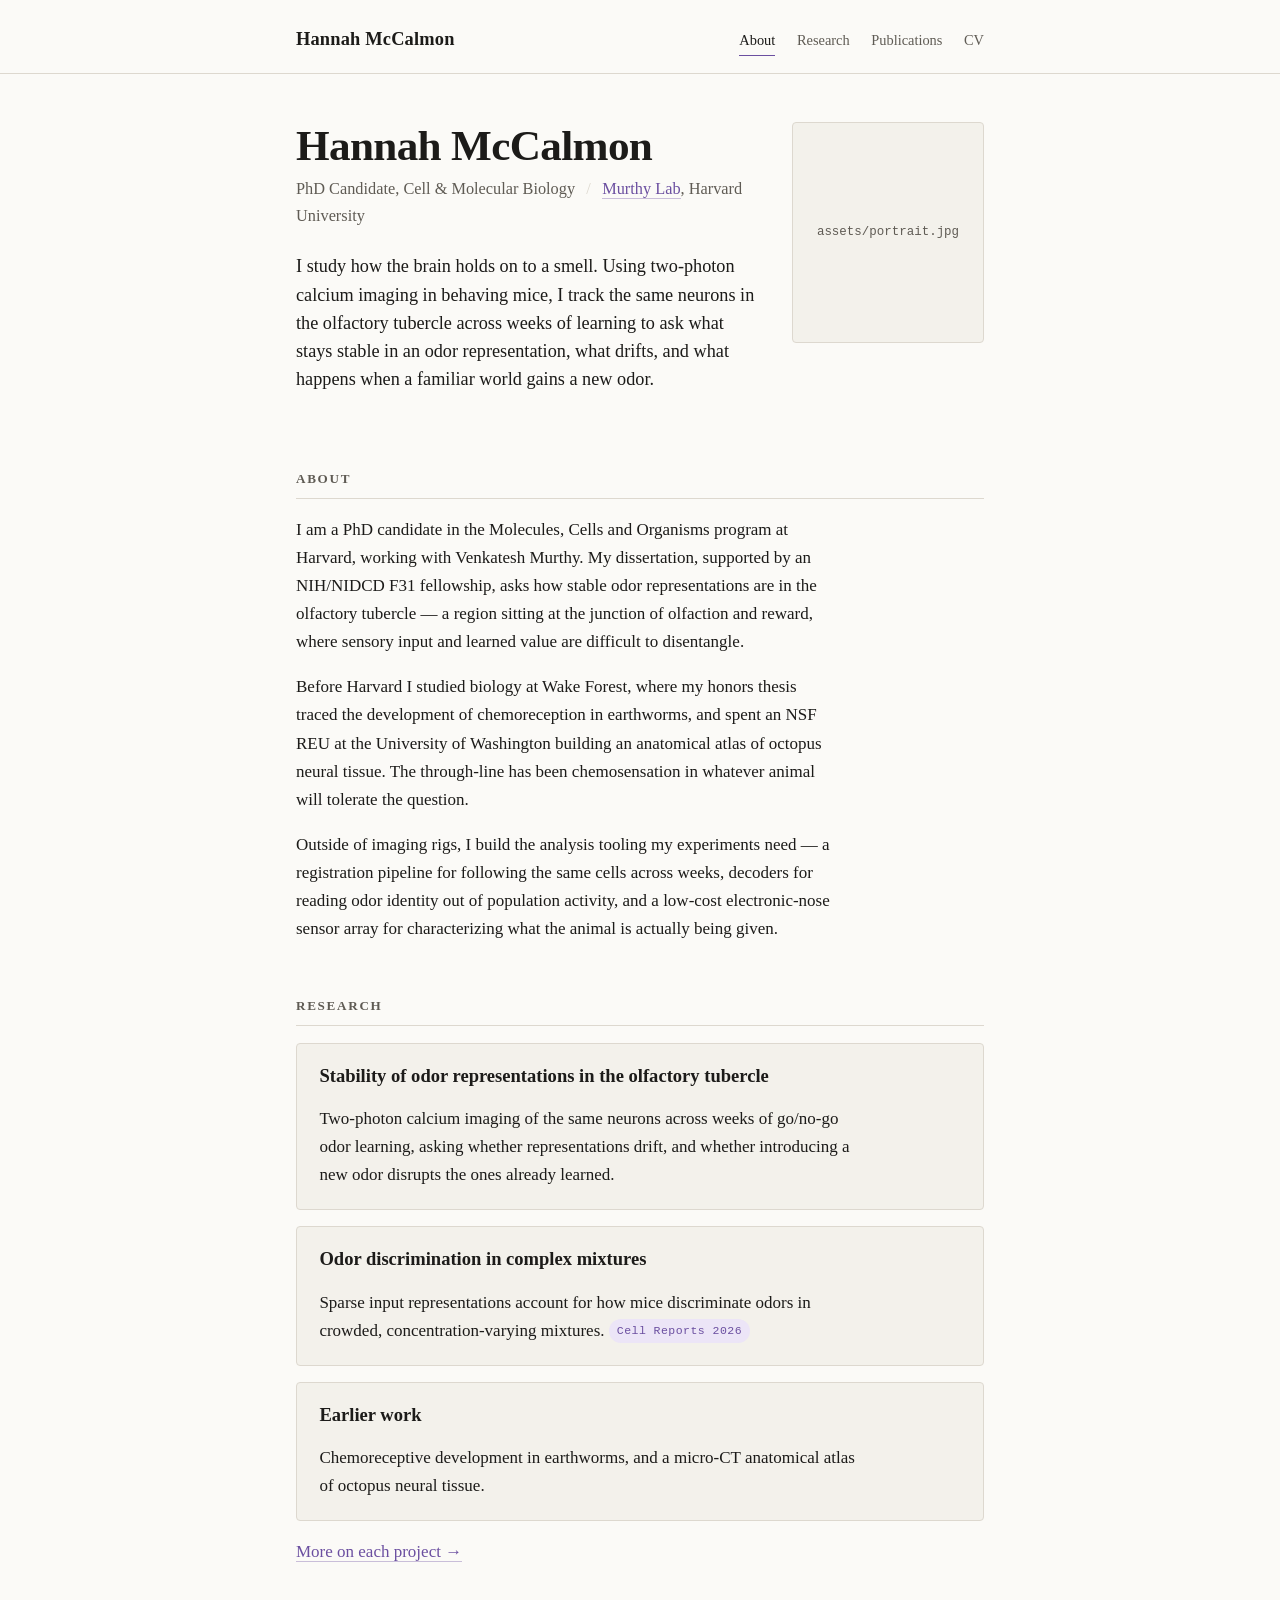
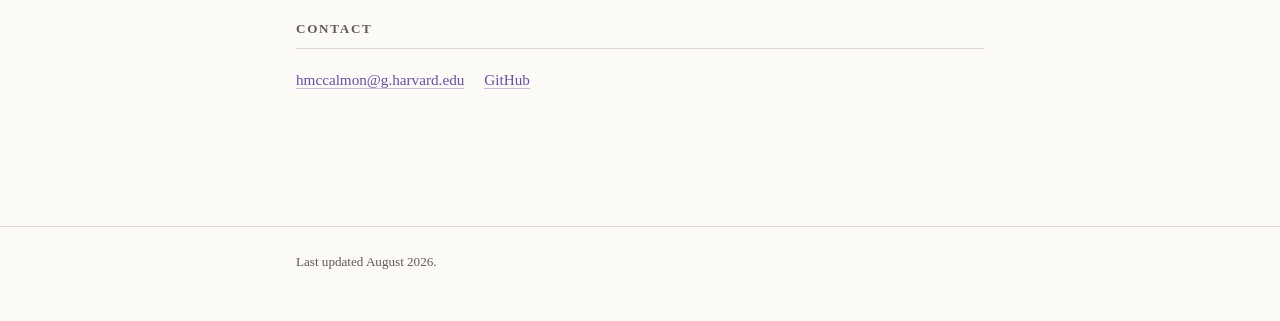
==== index.html @ 9e7fd6ae "Initial commit: static academic site Hand-written HTML/CSS with no build step or dependencies. Landi" ====
<!doctype html>
<html lang="en">
<head>
<meta charset="utf-8">
<meta name="viewport" content="width=device-width, initial-scale=1">
<title>Hannah McCalmon</title>
<meta name="description" content="Hannah McCalmon — PhD candidate in the Murthy Lab at Harvard, studying stability of odor representations in the olfactory tubercle.">
<link rel="stylesheet" href="styles.css">
</head>
<body>

<header class="site-head">
  <div class="wrap">
    <div class="site-head-inner">
      <a class="site-name" href="index.html">Hannah McCalmon</a>
      <nav class="site-nav">
        <a href="index.html" aria-current="page">About</a>
        <a href="research.html">Research</a>
        <a href="publications.html">Publications</a>
        <a href="cv.html">CV</a>
      </nav>
    </div>
  </div>
</header>

<main class="wrap">

  <div class="hero">
    <div>
      <h1>Hannah McCalmon</h1>
      <p class="role">
        PhD Candidate, Cell &amp; Molecular Biology
        <span class="sep">/</span>
        <a href="https://mcb.harvard.edu/directory/venkatesh-murthy/">Murthy Lab</a>, Harvard University
      </p>
      <p class="lede">
        I study how the brain holds on to a smell. Using two-photon calcium imaging in
        behaving mice, I track the same neurons in the olfactory tubercle across weeks
        of learning to ask what stays stable in an odor representation, what drifts,
        and what happens when a familiar world gains a new odor.
      </p>
    </div>

    <!-- Replace this block with:  <img class="portrait" src="assets/portrait.jpg" alt="Hannah McCalmon"> -->
    <div class="portrait portrait-placeholder">assets/portrait.jpg</div>
  </div>

  <section>
    <h2>About</h2>
    <p>
      I am a PhD candidate in the Molecules, Cells and Organisms program at Harvard,
      working with Venkatesh Murthy. My dissertation, supported by an NIH/NIDCD F31
      fellowship, asks how stable odor representations are in the olfactory tubercle —
      a region sitting at the junction of olfaction and reward, where sensory input and
      learned value are difficult to disentangle.
    </p>
    <p>
      Before Harvard I studied biology at Wake Forest, where my honors thesis traced the
      development of chemoreception in earthworms, and spent an NSF REU at the University
      of Washington building an anatomical atlas of octopus neural tissue. The through-line
      has been chemosensation in whatever animal will tolerate the question.
    </p>
    <p>
      Outside of imaging rigs, I build the analysis tooling my experiments need — a
      registration pipeline for following the same cells across weeks, decoders for reading
      odor identity out of population activity, and a low-cost electronic-nose sensor array
      for characterizing what the animal is actually being given.
    </p>
  </section>

  <section>
    <h2>Research</h2>

    <div class="card">
      <h3>Stability of odor representations in the olfactory tubercle</h3>
      <p>
        Two-photon calcium imaging of the same neurons across weeks of go/no-go
        odor learning, asking whether representations drift, and whether introducing
        a new odor disrupts the ones already learned.
      </p>
    </div>

    <div class="card">
      <h3>Odor discrimination in complex mixtures</h3>
      <p>
        Sparse input representations account for how mice discriminate odors in
        crowded, concentration-varying mixtures. <span class="tag">Cell Reports 2026</span>
      </p>
    </div>

    <div class="card">
      <h3>Earlier work</h3>
      <p>
        Chemoreceptive development in earthworms, and a micro-CT anatomical atlas of
        octopus neural tissue.
      </p>
    </div>

    <p><a href="research.html">More on each project &rarr;</a></p>
  </section>

  <section>
    <h2>Contact</h2>
    <ul class="contact-list">
      <li><a href="mailto:hmccalmon@g.harvard.edu">hmccalmon@g.harvard.edu</a></li>
      <li><a href="https://github.com/hannahmccalmon">GitHub</a></li>
      <!-- Add when you have them:
      <li><a href="https://scholar.google.com/citations?user=XXXX">Google Scholar</a></li>
      <li><a href="https://bsky.app/profile/XXXX">Bluesky</a></li>
      -->
    </ul>
  </section>

</main>

<footer class="site-foot">
  <div class="wrap">Last updated August 2026.</div>
</footer>

</body>
</html>
---- styles.css ----
/* ============================================================
   THEME TOKENS  --  edit this block to restyle the whole site.
   Nothing below this block contains a hardcoded colour or font.
   See THEMING.md for what each one does.
   ============================================================ */
:root {
  /* --- colour --- */
  --bg:          #fbfaf7;   /* page background        */
  --bg-soft:     #f3f1eb;   /* cards, code, dividers  */
  --ink:         #1c1b19;   /* body text              */
  --ink-soft:    #5f5b54;   /* captions, metadata     */
  --rule:        #ddd8cf;   /* hairlines, borders     */
  --accent:      #6b4fa0;   /* links, marks, emphasis */
  --accent-soft: #ece5f7;   /* accent backgrounds     */

  /* --- type --- */
  --font-body:  "Iowan Old Style", "Palatino Linotype", Palatino, Georgia, serif;
  --font-head:  "Iowan Old Style", "Palatino Linotype", Palatino, Georgia, serif;
  --font-mono:  ui-monospace, "SF Mono", "Cascadia Mono", Menlo, Consolas, monospace;
  --size-body:  1.0625rem;
  --leading:    1.65;

  /* --- layout --- */
  --measure:    64ch;       /* max text line length   */
  --page:       46rem;      /* max content width      */
  --radius:     4px;
}

/* Dark mode: only the colours are redefined. */
@media (prefers-color-scheme: dark) {
  :root:not([data-theme="light"]) {
    --bg:          #14140f;
    --bg-soft:     #1e1e19;
    --ink:         #ece9e2;
    --ink-soft:    #a49f95;
    --rule:        #33322b;
    --accent:      #b79be8;
    --accent-soft: #2a2338;
  }
}

/* ============================================================
   BASE
   ============================================================ */
*, *::before, *::after { box-sizing: border-box; }

body {
  margin: 0;
  background: var(--bg);
  color: var(--ink);
  font-family: var(--font-body);
  font-size: var(--size-body);
  line-height: var(--leading);
  -webkit-font-smoothing: antialiased;
}

.wrap {
  max-width: var(--page);
  margin: 0 auto;
  padding: 0 1.5rem 5rem;
}

p, li { max-width: var(--measure); }

a {
  color: var(--accent);
  text-decoration: none;
  border-bottom: 1px solid color-mix(in srgb, var(--accent) 35%, transparent);
  transition: border-color .15s ease;
}
a:hover { border-bottom-color: var(--accent); }

/* ============================================================
   HEADER + NAV
   ============================================================ */
.site-head {
  border-bottom: 1px solid var(--rule);
  margin-bottom: 3rem;
  padding: 1.5rem 0 1.1rem;
}
.site-head .wrap { padding-bottom: 0; }
.site-head-inner {
  display: flex;
  flex-wrap: wrap;
  align-items: baseline;
  justify-content: space-between;
  gap: .75rem;
}
.site-name {
  font-family: var(--font-head);
  font-size: 1.15rem;
  font-weight: 600;
  letter-spacing: .01em;
  color: var(--ink);
  border: 0;
}
nav.site-nav { display: flex; gap: 1.35rem; flex-wrap: wrap; }
nav.site-nav a {
  font-size: .9rem;
  color: var(--ink-soft);
  border: 0;
  padding-bottom: 2px;
  border-bottom: 1.5px solid transparent;
}
nav.site-nav a:hover { color: var(--ink); border-bottom-color: var(--accent); }
nav.site-nav a[aria-current="page"] { color: var(--ink); border-bottom-color: var(--accent); }

/* ============================================================
   HERO  (home page)
   ============================================================ */
.hero { display: grid; grid-template-columns: 1fr; gap: 2rem; margin-bottom: 3.5rem; }
@media (min-width: 42rem) { .hero { grid-template-columns: 1fr 12rem; } }

.hero h1 {
  font-family: var(--font-head);
  font-size: clamp(2rem, 5vw, 2.7rem);
  line-height: 1.1;
  margin: 0 0 .4rem;
  letter-spacing: -.015em;
}
.hero .role { color: var(--ink-soft); margin: 0 0 1.4rem; font-size: 1.02rem; }
.hero .role .sep { color: var(--rule); padding: 0 .45rem; }

.portrait {
  width: 100%;
  max-width: 12rem;
  aspect-ratio: 1 / 1.15;
  object-fit: cover;
  border-radius: var(--radius);
  background: var(--bg-soft);
  border: 1px solid var(--rule);
}
/* Placeholder shown until assets/portrait.jpg exists. Delete once added. */
.portrait-placeholder {
  display: flex; align-items: center; justify-content: center;
  color: var(--ink-soft); font-size: .78rem; font-family: var(--font-mono);
  text-align: center; padding: 1rem;
}

/* ============================================================
   SECTIONS
   ============================================================ */
section { margin-bottom: 3.25rem; }

h2 {
  font-family: var(--font-head);
  font-size: .82rem;
  text-transform: uppercase;
  letter-spacing: .13em;
  color: var(--ink-soft);
  font-weight: 600;
  margin: 0 0 1.1rem;
  padding-bottom: .5rem;
  border-bottom: 1px solid var(--rule);
}

h3 {
  font-family: var(--font-head);
  font-size: 1.16rem;
  margin: 0 0 .35rem;
  line-height: 1.3;
}

.lede { font-size: 1.14rem; line-height: 1.55; }

/* ============================================================
   ENTRY BLOCKS
   ============================================================ */
.entry { margin-bottom: 2rem; }
.entry:last-child { margin-bottom: 0; }
.entry .meta {
  font-size: .85rem;
  color: var(--ink-soft);
  font-family: var(--font-mono);
  margin: 0 0 .5rem;
}
.entry p { margin: .5rem 0; }

.card {
  background: var(--bg-soft);
  border: 1px solid var(--rule);
  border-radius: var(--radius);
  padding: 1.25rem 1.4rem;
  margin-bottom: 1rem;
}
.card h3 { margin-bottom: .25rem; }
.card p:last-child { margin-bottom: 0; }

/* Publication entries */
.pub { margin-bottom: 1.6rem; padding-left: 1rem; border-left: 2px solid var(--accent); }
.pub .authors { margin: 0 0 .15rem; }
.pub .authors .me { font-weight: 600; }
.pub .venue { margin: 0; color: var(--ink-soft); font-size: .95rem; font-style: italic; }
.pub .links { margin: .4rem 0 0; font-size: .88rem; font-family: var(--font-mono); }
.pub .links a { margin-right: .9rem; }

.tag {
  display: inline-block;
  background: var(--accent-soft);
  color: var(--accent);
  font-family: var(--font-mono);
  font-size: .72rem;
  letter-spacing: .04em;
  padding: .15rem .5rem;
  border-radius: 999px;
  vertical-align: .12em;
}

.talk-list { padding-left: 1.1rem; }
.talk-list li { margin-bottom: .4rem; }
.talk-list .year { font-family: var(--font-mono); font-size: .85rem; color: var(--ink-soft); }

/* ============================================================
   CV ROWS
   ============================================================ */
.cv-row {
  display: grid;
  grid-template-columns: 1fr;
  gap: .15rem 1.5rem;
  padding: .9rem 0;
  border-bottom: 1px solid var(--rule);
  max-width: none;
}
.cv-row:last-child { border-bottom: 0; }
@media (min-width: 40rem) {
  .cv-row { grid-template-columns: 9.5rem 1fr; }
}
.cv-row .when {
  font-family: var(--font-mono);
  font-size: .82rem;
  color: var(--ink-soft);
  padding-top: .22rem;
}
.cv-row .what strong { font-weight: 600; }
.cv-row .what .where { color: var(--ink-soft); display: block; font-size: .95rem; }
.cv-row ul { margin: .45rem 0 0; padding-left: 1.1rem; }
.cv-row li { margin-bottom: .2rem; }

/* ============================================================
   CONTACT + FOOTER
   ============================================================ */
.contact-list { list-style: none; padding: 0; margin: 0; display: flex; flex-wrap: wrap; gap: 1.25rem; }
.contact-list a { font-size: .95rem; }

.site-foot {
  border-top: 1px solid var(--rule);
  padding: 1.5rem 0 3rem;
  color: var(--ink-soft);
  font-size: .82rem;
}
.site-foot .wrap { padding-bottom: 0; }

/* ============================================================
   PRINT
   ============================================================ */
@media print {
  nav.site-nav, .site-foot { display: none; }
  body { background: #fff; color: #000; font-size: 10.5pt; }
  a { color: #000; border: 0; }
}
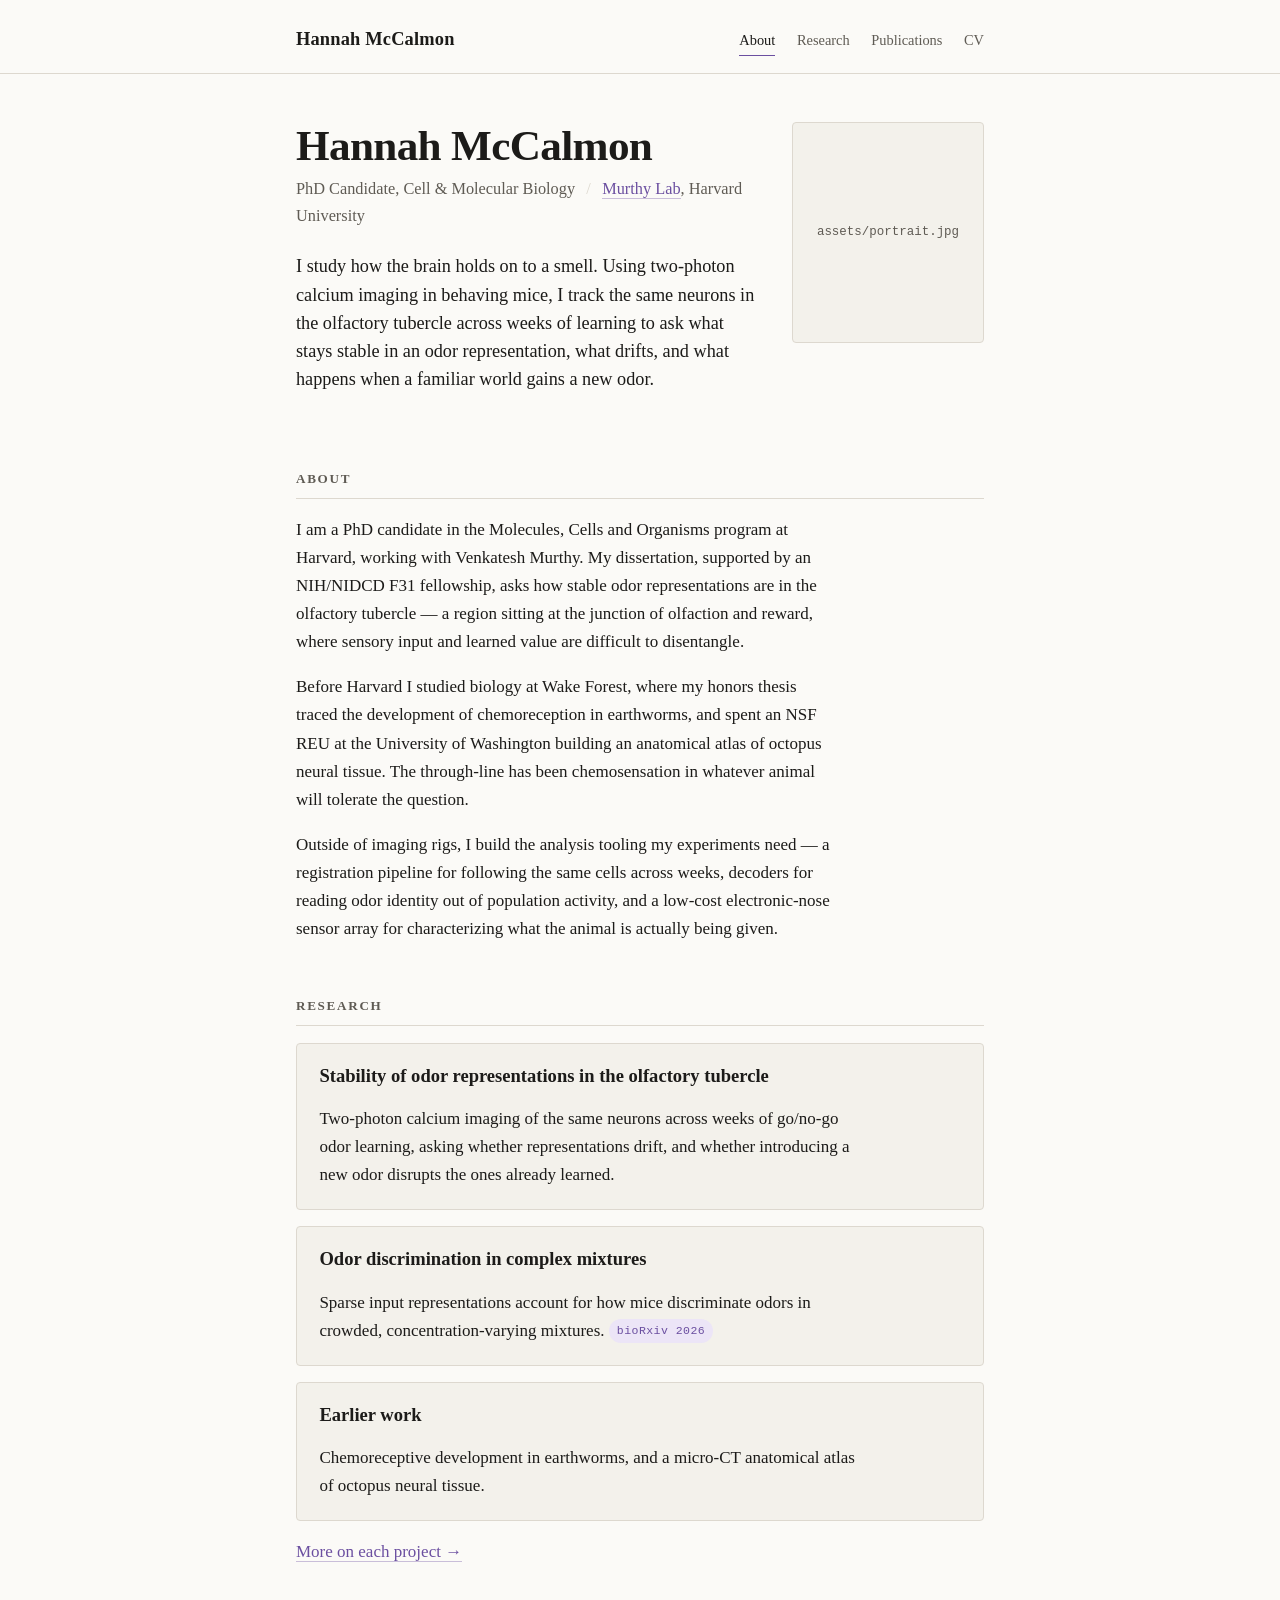
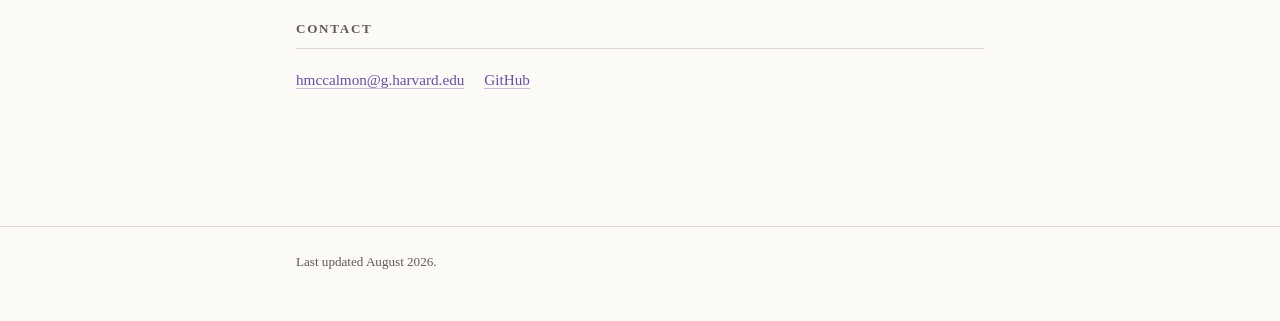
==== commit b229c4e6: "Cite the bioRxiv preprint; hide the Tools section The mixtures paper is listed as a bioRxiv preprint" ====
--- a/index.html
+++ b/index.html
@@ -84,7 +84,7 @@
       <h3>Odor discrimination in complex mixtures</h3>
       <p>
         Sparse input representations account for how mice discriminate odors in
-        crowded, concentration-varying mixtures. <span class="tag">Cell Reports 2026</span>
+        crowded, concentration-varying mixtures. <span class="tag">bioRxiv 2026</span>
       </p>
     </div>
 
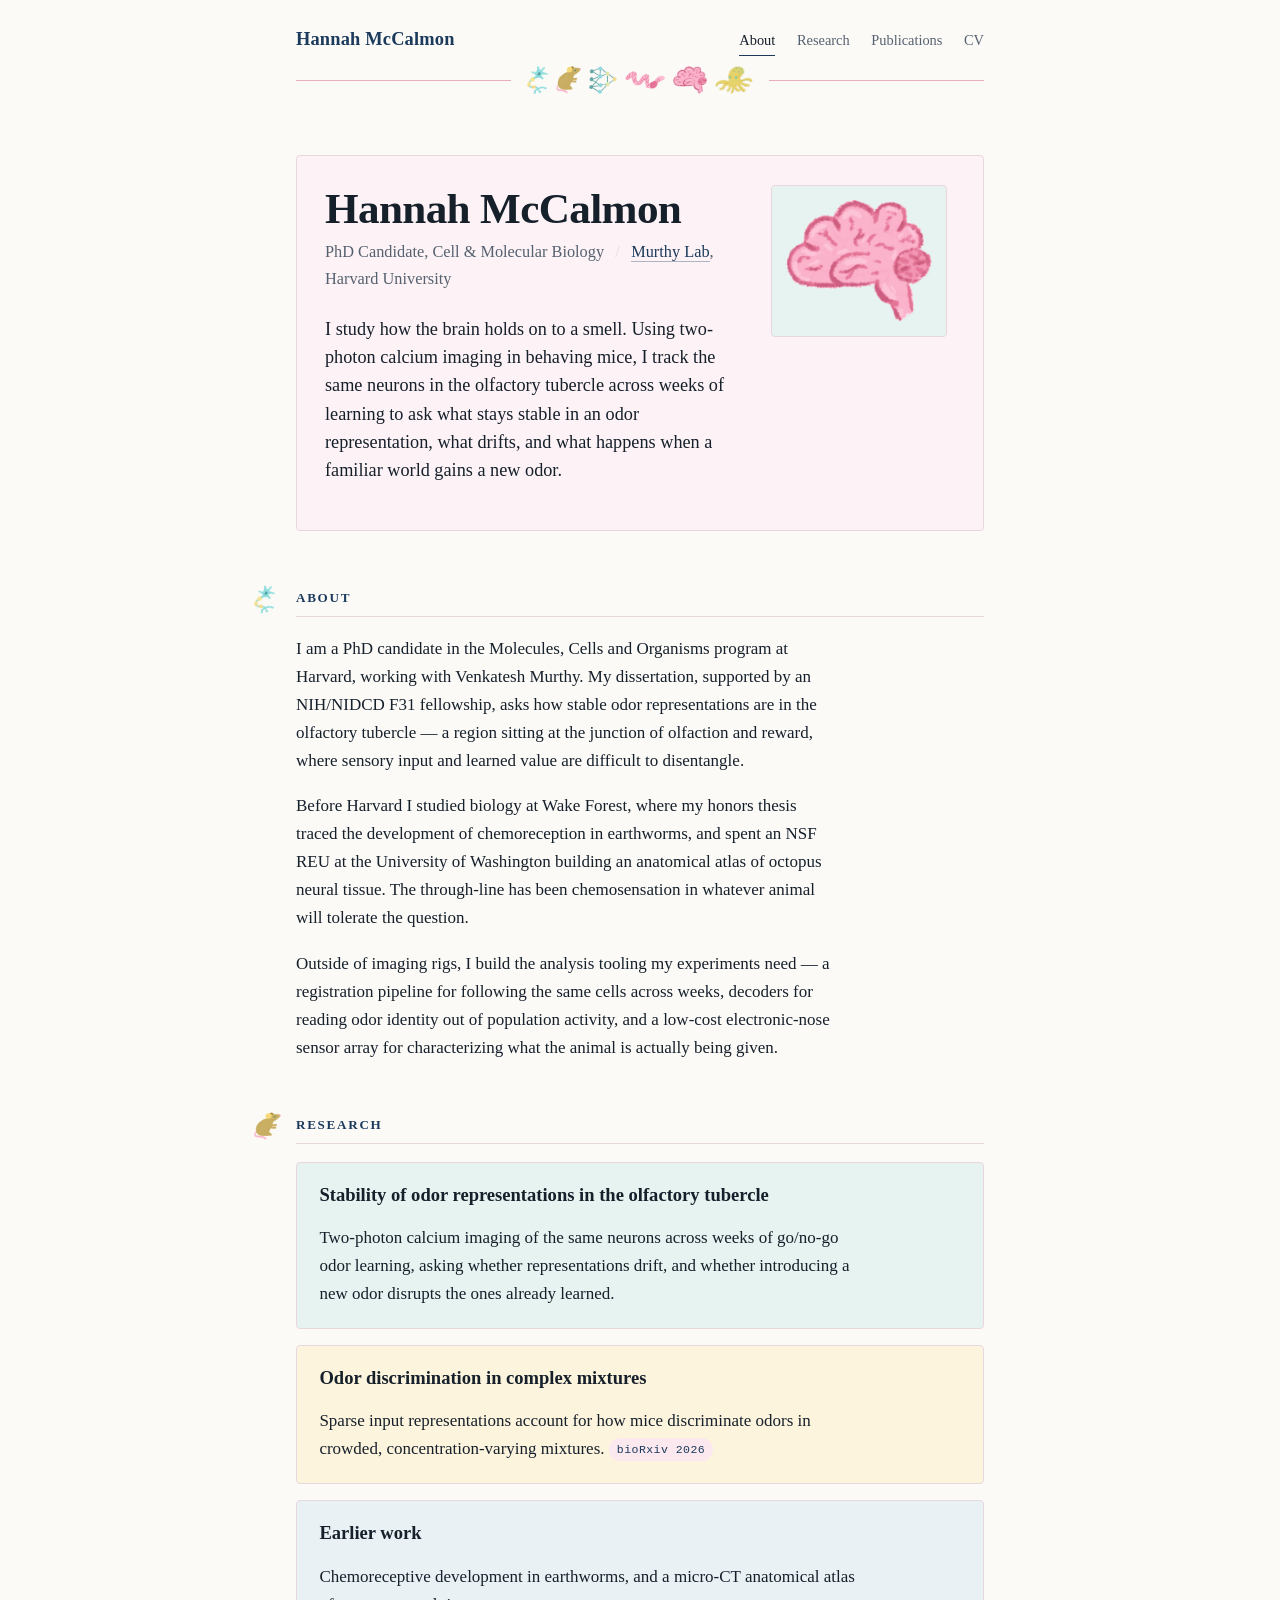
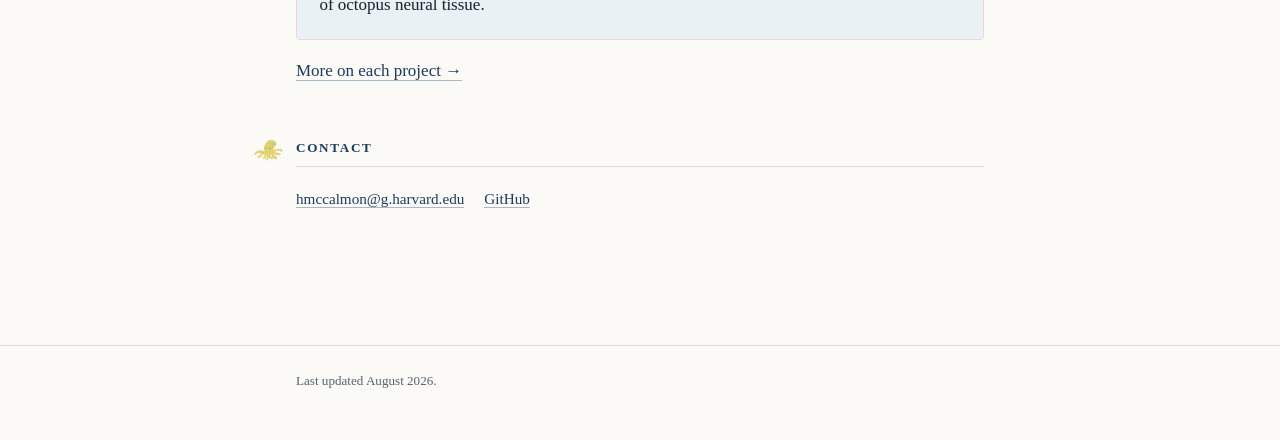
==== commit bf6206ad: "Add hand-drawn illustrations and a navy/pastel palette Six drawings cut out of the source JPEGs in i" ====
--- a/index.html
+++ b/index.html
@@ -6,6 +6,7 @@
 <title>Hannah McCalmon</title>
 <meta name="description" content="Hannah McCalmon — PhD candidate in the Murthy Lab at Harvard, studying stability of odor representations in the olfactory tubercle.">
 <link rel="stylesheet" href="styles.css">
+<link rel="icon" href="assets/favicon.png" type="image/png">
 </head>
 <body>
 
@@ -19,6 +20,16 @@
         <a href="publications.html">Publications</a>
         <a href="cv.html">CV</a>
       </nav>
+    </div>
+  </div>
+  <div class="wrap">
+    <div class="head-rule">
+      <img src="assets/drawings/neuron.png" alt="">
+      <img src="assets/drawings/mouse.png" alt="">
+      <img src="assets/drawings/network.png" alt="">
+      <img src="assets/drawings/earthworm.png" alt="">
+      <img src="assets/drawings/brain.png" alt="">
+      <img src="assets/drawings/octopus.png" alt="">
     </div>
   </div>
 </header>
@@ -41,12 +52,14 @@
       </p>
     </div>
 
-    <!-- Replace this block with:  <img class="portrait" src="assets/portrait.jpg" alt="Hannah McCalmon"> -->
-    <div class="portrait portrait-placeholder">assets/portrait.jpg</div>
+    <!-- Hand-drawn stand-in until a photo is ready. To use a portrait instead,
+         swap the <img> below for:
+         <img class="portrait" src="assets/portrait.jpg" alt="Hannah McCalmon"> -->
+    <img class="hero-art" src="assets/drawings/brain.png" alt="">
   </div>
 
   <section>
-    <h2>About</h2>
+    <h2><img class="h2-mark" src="assets/drawings/neuron.png" alt="">About</h2>
     <p>
       I am a PhD candidate in the Molecules, Cells and Organisms program at Harvard,
       working with Venkatesh Murthy. My dissertation, supported by an NIH/NIDCD F31
@@ -69,9 +82,9 @@
   </section>
 
   <section>
-    <h2>Research</h2>
+    <h2><img class="h2-mark" src="assets/drawings/mouse.png" alt="">Research</h2>
 
-    <div class="card">
+    <div class="card tint-teal">
       <h3>Stability of odor representations in the olfactory tubercle</h3>
       <p>
         Two-photon calcium imaging of the same neurons across weeks of go/no-go
@@ -80,7 +93,7 @@
       </p>
     </div>
 
-    <div class="card">
+    <div class="card tint-yellow">
       <h3>Odor discrimination in complex mixtures</h3>
       <p>
         Sparse input representations account for how mice discriminate odors in
@@ -88,7 +101,7 @@
       </p>
     </div>
 
-    <div class="card">
+    <div class="card tint-blue">
       <h3>Earlier work</h3>
       <p>
         Chemoreceptive development in earthworms, and a micro-CT anatomical atlas of
@@ -100,7 +113,7 @@
   </section>
 
   <section>
-    <h2>Contact</h2>
+    <h2><img class="h2-mark" src="assets/drawings/octopus.png" alt="">Contact</h2>
     <ul class="contact-list">
       <li><a href="mailto:hmccalmon@g.harvard.edu">hmccalmon@g.harvard.edu</a></li>
       <li><a href="https://github.com/hannahmccalmon">GitHub</a></li>
--- a/styles.css
+++ b/styles.css
@@ -6,12 +6,35 @@
 :root {
   /* --- colour --- */
   --bg:          #fbfaf7;   /* page background        */
-  --bg-soft:     #f3f1eb;   /* cards, code, dividers  */
-  --ink:         #1c1b19;   /* body text              */
-  --ink-soft:    #5f5b54;   /* captions, metadata     */
-  --rule:        #ddd8cf;   /* hairlines, borders     */
-  --accent:      #6b4fa0;   /* links, marks, emphasis */
-  --accent-soft: #ece5f7;   /* accent backgrounds     */
+  --bg-soft:     #fbeef2;   /* cards: light pink      */
+  --panel:       #fdf3f6;   /* hero panel: lighter pink */
+
+  /* Pastel box fills. Light enough that every text token clears AA on them,
+     so any of these is safe behind body copy. Apply with .tint-* below. */
+  --surface-pink:   #fbeef2;
+  --surface-teal:   #e6f3f1;
+  --surface-yellow: #fdf4de;
+  --surface-blue:   #eaf1f5;
+  --ink:         #16202b;   /* body text (navy-black) */
+  --ink-soft:    #55616f;   /* captions, metadata     */
+  --rule:        #e8d8de;   /* hairlines, borders     */
+  --accent:      #1b3a5c;   /* navy: headings, links, name */
+  --accent-soft: #fbe9ef;   /* pink fill behind tags and the hero art */
+  --accent-2:    #0f6675;   /* deep teal: dates, metadata, mono labels */
+  --rule-art:    #e8adc0;   /* the pink line beside the header drawings */
+
+  /* --- hand-drawn palette (Azalea Design Co.) ---
+     These match the illustrations in assets/drawings/. They are DECORATIVE
+     fills only: none of them reach 4.5:1 against --bg, so never use one as a
+     text colour. --accent and --accent-2 below are deepened versions that pass. */
+  --rose:          #a62a5a;   /* deepened azalea; this is --accent */
+  --navy:          #1b3a5c;   /* deep anchor tone; this is --accent-2 */
+  --ice-castle:    #b6d5d8;
+  --buttercup:     #fdd888;
+  --bermuda:       #78d1c4;
+  --azalea:        #fd7899;
+  --candyfloss:    #fceeee;
+  --tropical-teal: #14889c;
 
   /* --- type --- */
   --font-body:  "Iowan Old Style", "Palatino Linotype", Palatino, Georgia, serif;
@@ -29,13 +52,20 @@
 /* Dark mode: only the colours are redefined. */
 @media (prefers-color-scheme: dark) {
   :root:not([data-theme="light"]) {
-    --bg:          #14140f;
-    --bg-soft:     #1e1e19;
-    --ink:         #ece9e2;
-    --ink-soft:    #a49f95;
-    --rule:        #33322b;
-    --accent:      #b79be8;
-    --accent-soft: #2a2338;
+    --bg:          #101720;
+    --bg-soft:     #231a22;
+    --panel:       #1e1720;
+    --surface-pink:   #241a20;
+    --surface-teal:   #16262a;
+    --surface-yellow: #262010;
+    --surface-blue:   #182430;
+    --ink:         #e6ecf2;
+    --ink-soft:    #9aa7b4;
+    --rule:        #312a33;
+    --accent:      #9cc4e4;
+    --accent-soft: #3a1f2c;
+    --accent-2:    #7fc2ce;
+    --rule-art:    #6b4152;
   }
 }
 
@@ -74,9 +104,9 @@
    HEADER + NAV
    ============================================================ */
 .site-head {
-  border-bottom: 1px solid var(--rule);
+  border-bottom: 0;          /* the .head-rule row below IS the bottom edge */
   margin-bottom: 3rem;
-  padding: 1.5rem 0 1.1rem;
+  padding: 1.5rem 0 0;
 }
 .site-head .wrap { padding-bottom: 0; }
 .site-head-inner {
@@ -91,7 +121,7 @@
   font-size: 1.15rem;
   font-weight: 600;
   letter-spacing: .01em;
-  color: var(--ink);
+  color: var(--accent);
   border: 0;
 }
 nav.site-nav { display: flex; gap: 1.35rem; flex-wrap: wrap; }
@@ -108,7 +138,17 @@
 /* ============================================================
    HERO  (home page)
    ============================================================ */
-.hero { display: grid; grid-template-columns: 1fr; gap: 2rem; margin-bottom: 3.5rem; }
+.hero {
+  display: grid;
+  grid-template-columns: 1fr;
+  gap: 2rem;
+  margin-bottom: 3.5rem;
+  background: var(--panel);
+  border: 1px solid var(--rule);
+  border-radius: var(--radius);
+  padding: 1.8rem 1.75rem 1.7rem;
+  align-items: start;
+}
 @media (min-width: 42rem) { .hero { grid-template-columns: 1fr 12rem; } }
 
 .hero h1 {
@@ -147,7 +187,7 @@
   font-size: .82rem;
   text-transform: uppercase;
   letter-spacing: .13em;
-  color: var(--ink-soft);
+  color: var(--accent);
   font-weight: 600;
   margin: 0 0 1.1rem;
   padding-bottom: .5rem;
@@ -170,7 +210,7 @@
 .entry:last-child { margin-bottom: 0; }
 .entry .meta {
   font-size: .85rem;
-  color: var(--ink-soft);
+  color: var(--accent-2);
   font-family: var(--font-mono);
   margin: 0 0 .5rem;
 }
@@ -208,7 +248,118 @@
 
 .talk-list { padding-left: 1.1rem; }
 .talk-list li { margin-bottom: .4rem; }
-.talk-list .year { font-family: var(--font-mono); font-size: .85rem; color: var(--ink-soft); }
+.talk-list .year { font-family: var(--font-mono); font-size: .85rem; color: var(--accent-2); }
+
+/* ============================================================
+   HAND-DRAWN DECORATION
+   Illustrations live in assets/drawings/ as transparent PNGs so they sit on
+   either theme with no white box behind them. They are purely decorative and
+   carry alt="" so screen readers skip them instead of announcing noise.
+   ============================================================ */
+.hero-art {
+  display: block;
+  width: 100%;
+  max-width: 11rem;
+  height: auto;
+  justify-self: center;
+  box-sizing: border-box;
+  background: var(--surface-teal);   /* teal frame inside the pink hero panel */
+  border: 1px solid var(--rule);
+  border-radius: var(--radius);
+  padding: .85rem;
+}
+
+/* Small illustration inside a research card on the home page. */
+.card.with-art {
+  display: grid;
+  grid-template-columns: 4.5rem 1fr;
+  gap: 1.25rem;
+  align-items: start;
+}
+.card-body { min-width: 0; }
+.card-art {
+  display: block;
+  width: 100%;
+  height: auto;
+  margin-top: .2rem;
+}
+
+/* Pastel box fills, for putting individual elements in their own coloured box.
+   Pair with .card (or any padded block) to change only the fill. */
+.tint-pink   { background: var(--surface-pink); }
+.tint-teal   { background: var(--surface-teal); }
+.tint-yellow { background: var(--surface-yellow); }
+.tint-blue   { background: var(--surface-blue); }
+
+/* The header's bottom edge: the six drawings once, left to right, with a
+   hairline carrying on to the right margin. Not a repeating pattern — the row
+   appears a single time per page. */
+.head-rule {
+  display: flex;
+  align-items: center;
+  gap: .5rem;
+  padding: .65rem 0 .8rem;
+}
+.head-rule img {
+  flex: none;
+  display: block;
+  width: auto;
+  height: auto;
+  max-width: 2.5rem;    /* box each drawing so wide and tall ones look even */
+  max-height: 1.75rem;
+}
+.head-rule::before,
+.head-rule::after {
+  content: "";
+  flex: 1 1 auto;
+  height: 1px;
+  background: var(--rule-art);
+}
+.head-rule::before { margin-right: .55rem; }
+.head-rule::after  { margin-left:  .55rem; }
+
+/* One small drawing per section, out in the left margin so it never
+   interrupts the text. Falls inline when the margin runs out. */
+h2 { position: relative; }
+.h2-mark {
+  position: absolute;
+  left: -2.6rem;
+  top: 50%;
+  transform: translateY(-58%);
+  width: auto;
+  height: auto;
+  max-width: 1.8rem;
+  max-height: 1.8rem;
+}
+@media (max-width: 52rem) {
+  .h2-mark {
+    position: static;
+    transform: none;
+    display: inline-block;
+    max-width: 1.25rem;
+    max-height: 1.25rem;
+    vertical-align: -.3rem;
+    margin-right: .45rem;
+  }
+}
+@media (max-width: 26rem) {
+  .head-rule { gap: .35rem; }
+  .head-rule img { max-width: 1.9rem; max-height: 1.35rem; }
+}
+
+/* Illustration set beside a prose entry on the research page. */
+.entry-art {
+  float: right;
+  width: 6rem;
+  height: auto;
+  margin: 0 0 .85rem 1.35rem;
+}
+.entry::after { content: ""; display: block; clear: both; }
+
+@media (max-width: 30rem) {
+  .card.with-art { grid-template-columns: 3.25rem 1fr; gap: .9rem; }
+  .entry-art { width: 4.25rem; margin-left: 1rem; }
+}
 
 /* ============================================================
    CV ROWS
@@ -228,7 +379,7 @@
 .cv-row .when {
   font-family: var(--font-mono);
   font-size: .82rem;
-  color: var(--ink-soft);
+  color: var(--accent-2);
   padding-top: .22rem;
 }
 .cv-row .what strong { font-weight: 600; }
@@ -255,6 +406,7 @@
    ============================================================ */
 @media print {
   nav.site-nav, .site-foot { display: none; }
+  .head-rule, .h2-mark, .hero-art { display: none; }  /* decoration off on paper */
   body { background: #fff; color: #000; font-size: 10.5pt; }
   a { color: #000; border: 0; }
 }
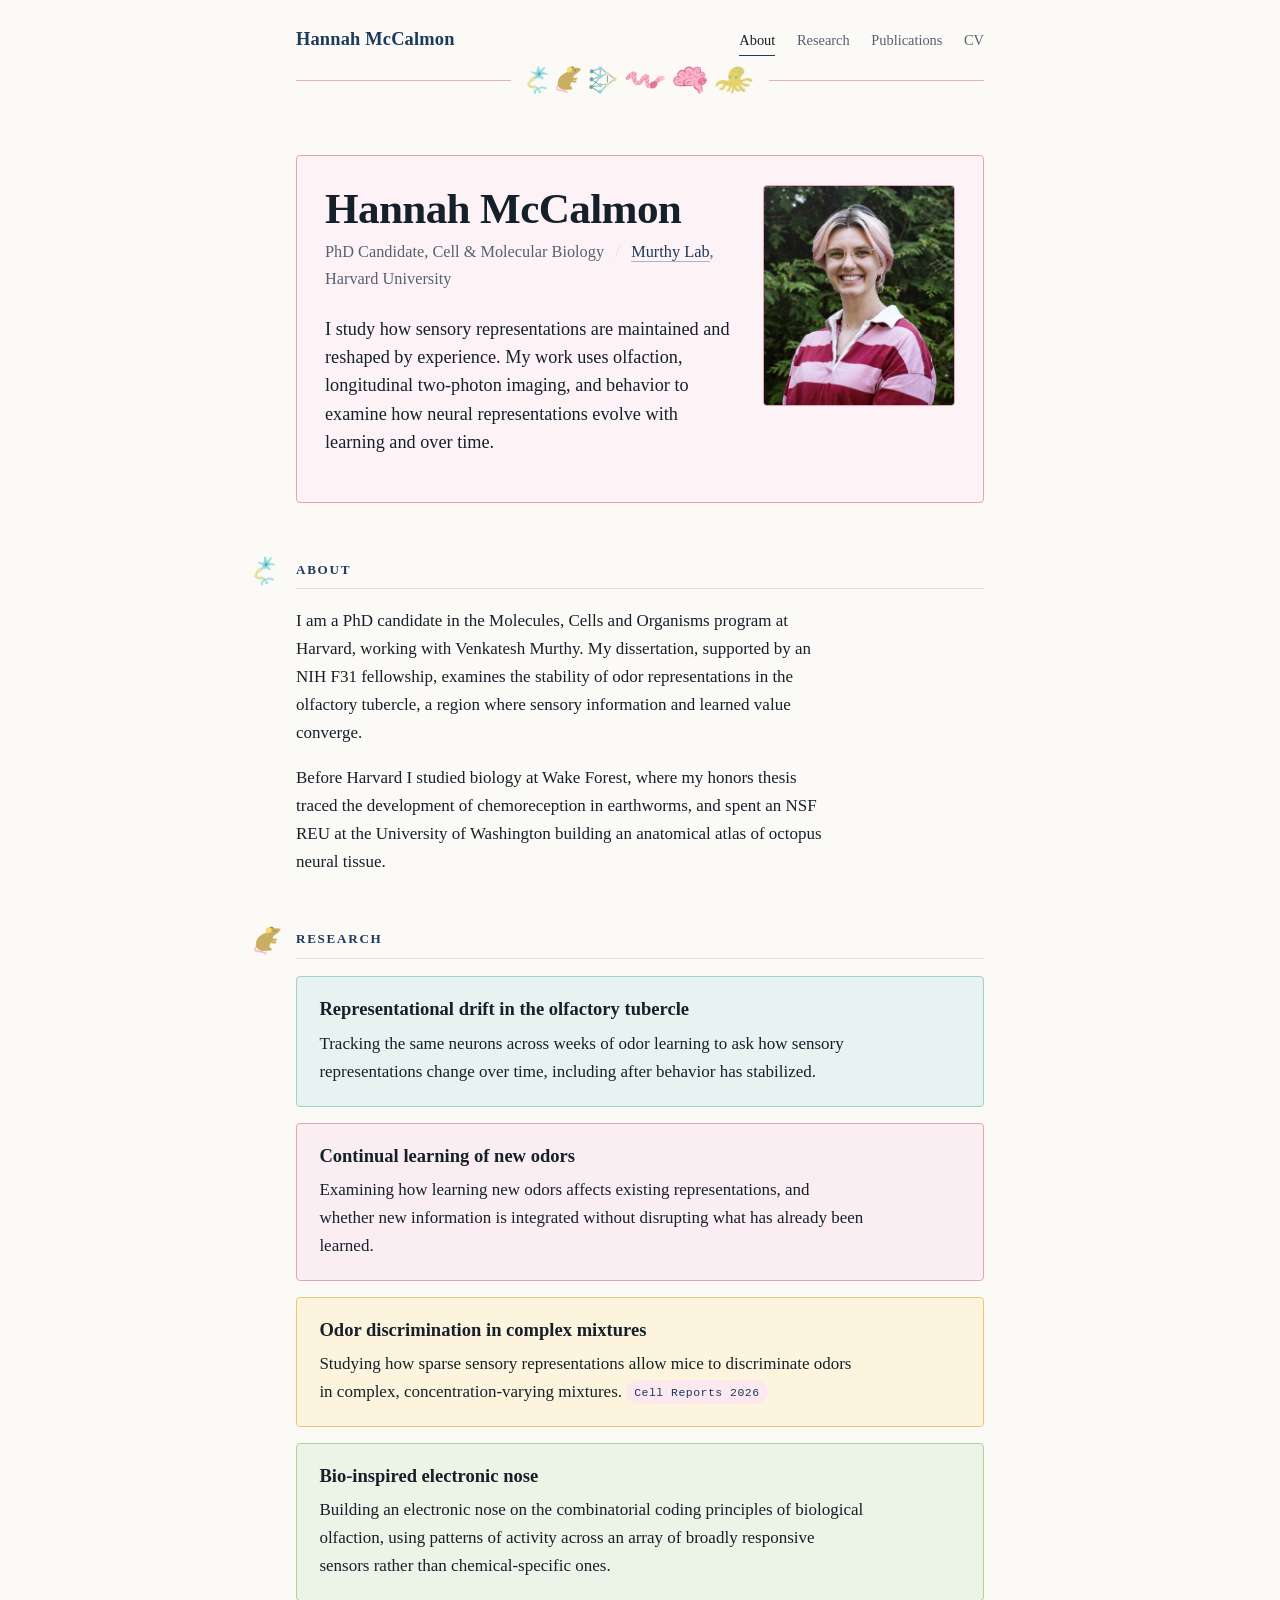
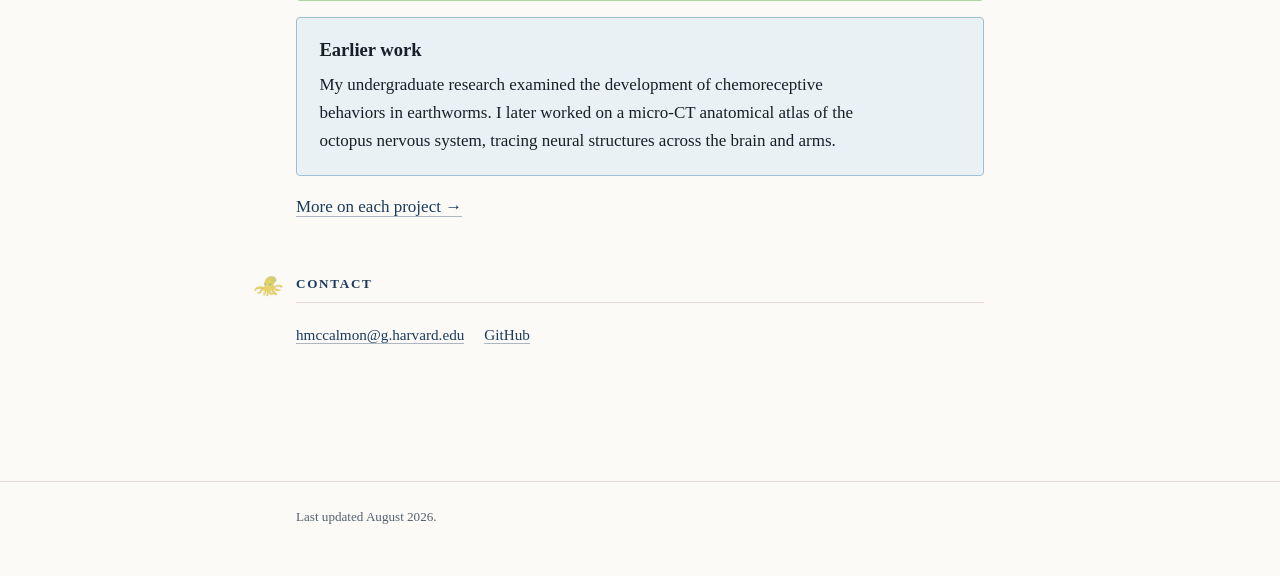
==== commit 5e5c2b45: "Add a portrait and brain favicon; rework the research page The hero carries a photo now (assets/port" ====
--- a/index.html
+++ b/index.html
@@ -42,42 +42,32 @@
       <p class="role">
         PhD Candidate, Cell &amp; Molecular Biology
         <span class="sep">/</span>
-        <a href="https://mcb.harvard.edu/directory/venkatesh-murthy/">Murthy Lab</a>, Harvard University
+        <a href="https://vnmurthylab.org/">Murthy Lab</a>, Harvard University
       </p>
       <p class="lede">
-        I study how the brain holds on to a smell. Using two-photon calcium imaging in
-        behaving mice, I track the same neurons in the olfactory tubercle across weeks
-        of learning to ask what stays stable in an odor representation, what drifts,
-        and what happens when a familiar world gains a new odor.
+        I study how sensory representations are maintained and reshaped by experience.
+        My work uses olfaction, longitudinal two-photon imaging, and behavior to examine
+        how neural representations evolve with learning and over time.
       </p>
     </div>
 
-    <!-- Hand-drawn stand-in until a photo is ready. To use a portrait instead,
-         swap the <img> below for:
-         <img class="portrait" src="assets/portrait.jpg" alt="Hannah McCalmon"> -->
-    <img class="hero-art" src="assets/drawings/brain.png" alt="">
+    <!-- To go back to the hand-drawn stand-in, swap the <img> below for:
+         <img class="hero-art" src="assets/drawings/brain.png" alt=""> -->
+    <img class="portrait" src="assets/portrait.jpg" alt="Hannah McCalmon">
   </div>
 
   <section>
     <h2><img class="h2-mark" src="assets/drawings/neuron.png" alt="">About</h2>
     <p>
       I am a PhD candidate in the Molecules, Cells and Organisms program at Harvard,
-      working with Venkatesh Murthy. My dissertation, supported by an NIH/NIDCD F31
-      fellowship, asks how stable odor representations are in the olfactory tubercle —
-      a region sitting at the junction of olfaction and reward, where sensory input and
-      learned value are difficult to disentangle.
+      working with Venkatesh Murthy. My dissertation, supported by an NIH F31 fellowship,
+      examines the stability of odor representations in the olfactory tubercle, a region
+      where sensory information and learned value converge.
     </p>
     <p>
       Before Harvard I studied biology at Wake Forest, where my honors thesis traced the
       development of chemoreception in earthworms, and spent an NSF REU at the University
-      of Washington building an anatomical atlas of octopus neural tissue. The through-line
-      has been chemosensation in whatever animal will tolerate the question.
-    </p>
-    <p>
-      Outside of imaging rigs, I build the analysis tooling my experiments need — a
-      registration pipeline for following the same cells across weeks, decoders for reading
-      odor identity out of population activity, and a low-cost electronic-nose sensor array
-      for characterizing what the animal is actually being given.
+      of Washington building an anatomical atlas of octopus neural tissue.
     </p>
   </section>
 
@@ -85,27 +75,45 @@
     <h2><img class="h2-mark" src="assets/drawings/mouse.png" alt="">Research</h2>
 
     <div class="card tint-teal">
-      <h3>Stability of odor representations in the olfactory tubercle</h3>
+      <h3>Representational drift in the olfactory tubercle</h3>
       <p>
-        Two-photon calcium imaging of the same neurons across weeks of go/no-go
-        odor learning, asking whether representations drift, and whether introducing
-        a new odor disrupts the ones already learned.
+        Tracking the same neurons across weeks of odor learning to ask how sensory
+        representations change over time, including after behavior has stabilized.
+      </p>
+    </div>
+
+    <div class="card tint-pink">
+      <h3>Continual learning of new odors</h3>
+      <p>
+        Examining how learning new odors affects existing representations, and whether
+        new information is integrated without disrupting what has already been learned.
       </p>
     </div>
 
     <div class="card tint-yellow">
       <h3>Odor discrimination in complex mixtures</h3>
       <p>
-        Sparse input representations account for how mice discriminate odors in
-        crowded, concentration-varying mixtures. <span class="tag">bioRxiv 2026</span>
+        Studying how sparse sensory representations allow mice to discriminate odors
+        in complex, concentration-varying mixtures.
+        <span class="tag">Cell Reports 2026</span>
+      </p>
+    </div>
+
+    <div class="card tint-green">
+      <h3>Bio-inspired electronic nose</h3>
+      <p>
+        Building an electronic nose on the combinatorial coding principles of biological
+        olfaction, using patterns of activity across an array of broadly responsive
+        sensors rather than chemical-specific ones.
       </p>
     </div>
 
     <div class="card tint-blue">
       <h3>Earlier work</h3>
       <p>
-        Chemoreceptive development in earthworms, and a micro-CT anatomical atlas of
-        octopus neural tissue.
+        My undergraduate research examined the development of chemoreceptive behaviors
+        in earthworms. I later worked on a micro-CT anatomical atlas of the octopus
+        nervous system, tracing neural structures across the brain and arms.
       </p>
     </div>
 
--- a/styles.css
+++ b/styles.css
@@ -15,6 +15,16 @@
   --surface-teal:   #e6f3f1;
   --surface-yellow: #fdf4de;
   --surface-blue:   #eaf1f5;
+  --surface-green:  #ebf4e6;
+
+  /* Box outlines: a deeper version of each fill above, so a teal box gets a
+     teal edge rather than the default pink hairline. Pair --edge-* with the
+     matching --surface-*. */
+  --edge-pink:   #e6a2b8;
+  --edge-teal:   #9fd1c9;
+  --edge-yellow: #ecc873;
+  --edge-blue:   #9ebfd1;
+  --edge-green:  #aed49b;
   --ink:         #16202b;   /* body text (navy-black) */
   --ink-soft:    #55616f;   /* captions, metadata     */
   --rule:        #e8d8de;   /* hairlines, borders     */
@@ -59,6 +69,12 @@
     --surface-teal:   #16262a;
     --surface-yellow: #262010;
     --surface-blue:   #182430;
+    --surface-green:  #1b2417;
+    --edge-pink:   #56374a;
+    --edge-teal:   #2a5f6b;
+    --edge-yellow: #6b5424;
+    --edge-blue:   #2b4a68;
+    --edge-green:  #456336;
     --ink:         #e6ecf2;
     --ink-soft:    #9aa7b4;
     --rule:        #312a33;
@@ -144,7 +160,7 @@
   gap: 2rem;
   margin-bottom: 3.5rem;
   background: var(--panel);
-  border: 1px solid var(--rule);
+  border: 1px solid var(--edge-pink);
   border-radius: var(--radius);
   padding: 1.8rem 1.75rem 1.7rem;
   align-items: start;
@@ -168,7 +184,7 @@
   object-fit: cover;
   border-radius: var(--radius);
   background: var(--bg-soft);
-  border: 1px solid var(--rule);
+  border: 1px solid var(--edge-pink);
 }
 /* Placeholder shown until assets/portrait.jpg exists. Delete once added. */
 .portrait-placeholder {
@@ -208,17 +224,19 @@
    ============================================================ */
 .entry { margin-bottom: 2rem; }
 .entry:last-child { margin-bottom: 0; }
-.entry .meta {
+.entry .meta,
+.card .meta {
   font-size: .85rem;
   color: var(--accent-2);
   font-family: var(--font-mono);
   margin: 0 0 .5rem;
 }
-.entry p { margin: .5rem 0; }
+.entry p,
+.card p { margin: .5rem 0; }
 
 .card {
   background: var(--bg-soft);
-  border: 1px solid var(--rule);
+  border: 1px solid var(--edge-pink);
   border-radius: var(--radius);
   padding: 1.25rem 1.4rem;
   margin-bottom: 1rem;
@@ -229,7 +247,7 @@
 /* Publication entries */
 .pub { margin-bottom: 1.6rem; padding-left: 1rem; border-left: 2px solid var(--accent); }
 .pub .authors { margin: 0 0 .15rem; }
-.pub .authors .me { font-weight: 600; }
+.pub .authors .me { font-weight: 700; }
 .pub .venue { margin: 0; color: var(--ink-soft); font-size: .95rem; font-style: italic; }
 .pub .links { margin: .4rem 0 0; font-size: .88rem; font-family: var(--font-mono); }
 .pub .links a { margin-right: .9rem; }
@@ -264,7 +282,7 @@
   justify-self: center;
   box-sizing: border-box;
   background: var(--surface-teal);   /* teal frame inside the pink hero panel */
-  border: 1px solid var(--rule);
+  border: 1px solid var(--edge-teal);
   border-radius: var(--radius);
   padding: .85rem;
 }
@@ -286,10 +304,11 @@
 
 /* Pastel box fills, for putting individual elements in their own coloured box.
    Pair with .card (or any padded block) to change only the fill. */
-.tint-pink   { background: var(--surface-pink); }
-.tint-teal   { background: var(--surface-teal); }
-.tint-yellow { background: var(--surface-yellow); }
-.tint-blue   { background: var(--surface-blue); }
+.tint-pink   { background: var(--surface-pink);   border-color: var(--edge-pink); }
+.tint-teal   { background: var(--surface-teal);   border-color: var(--edge-teal); }
+.tint-yellow { background: var(--surface-yellow); border-color: var(--edge-yellow); }
+.tint-green  { background: var(--surface-green);  border-color: var(--edge-green); }
+.tint-blue   { background: var(--surface-blue);   border-color: var(--edge-blue); }
 
 /* The header's bottom edge: the six drawings once, left to right, with a
    hairline carrying on to the right margin. Not a repeating pattern — the row
@@ -354,7 +373,8 @@
   height: auto;
   margin: 0 0 .85rem 1.35rem;
 }
-.entry::after { content: ""; display: block; clear: both; }
+.entry::after,
+.card::after { content: ""; display: block; clear: both; }
 
 @media (max-width: 30rem) {
   .card.with-art { grid-template-columns: 3.25rem 1fr; gap: .9rem; }
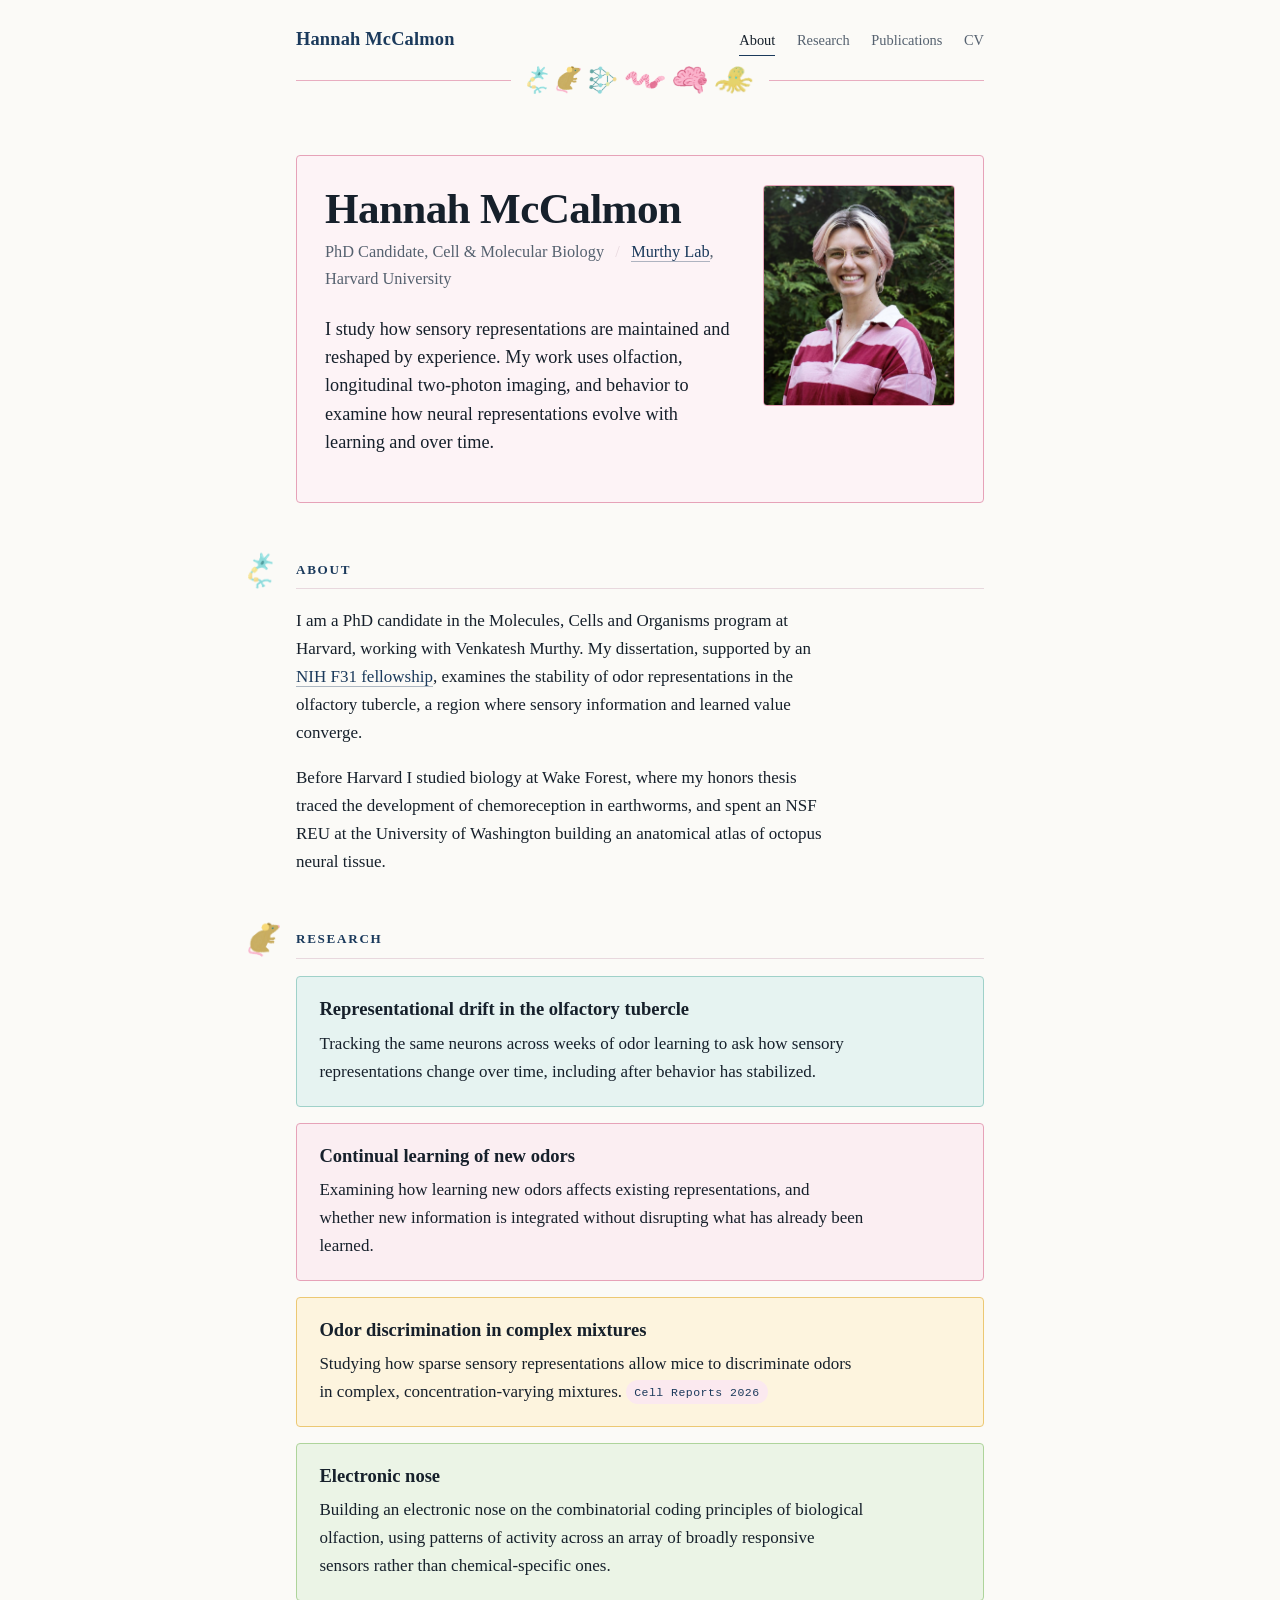
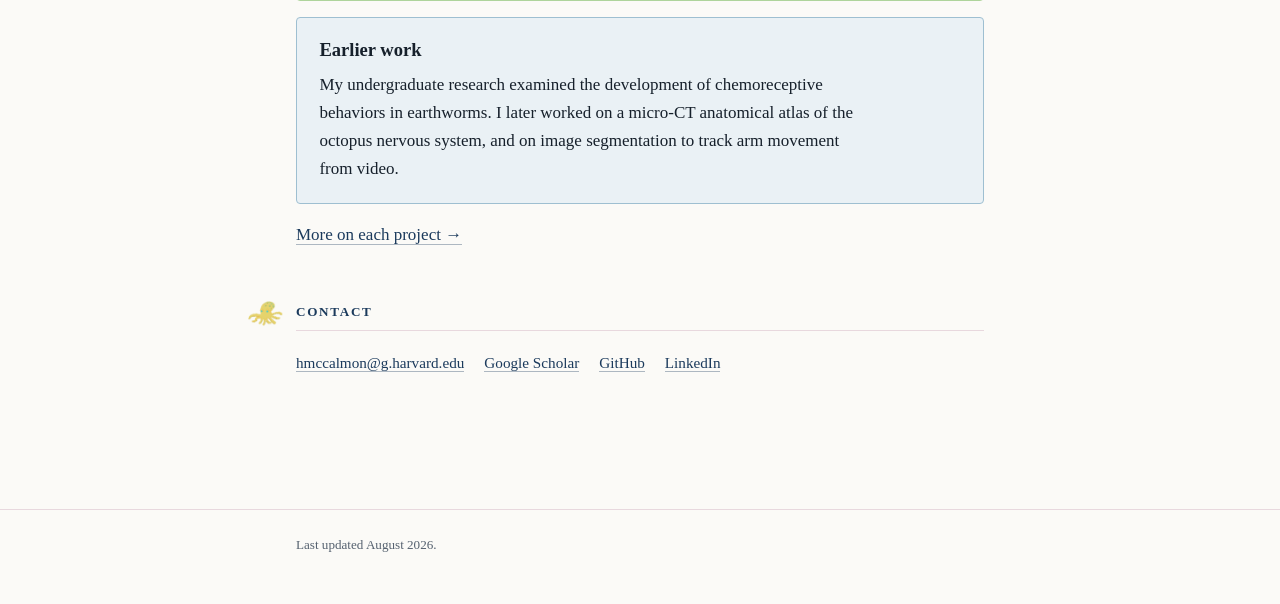
==== commit efe1ded6: "Add figures to the research page; rework the octopus and earthworm entries Three images, all self-ho" ====
--- a/index.html
+++ b/index.html
@@ -60,7 +60,8 @@
     <h2><img class="h2-mark" src="assets/drawings/neuron.png" alt="">About</h2>
     <p>
       I am a PhD candidate in the Molecules, Cells and Organisms program at Harvard,
-      working with Venkatesh Murthy. My dissertation, supported by an NIH F31 fellowship,
+      working with Venkatesh Murthy. My dissertation, supported by an
+      <a href="https://www.mcb.harvard.edu/department/news/hannah-mccalmon-awarded-nih-f31-fellowship-to-study-how-the-brain-remembers-smells/">NIH F31 fellowship</a>,
       examines the stability of odor representations in the olfactory tubercle, a region
       where sensory information and learned value converge.
     </p>
@@ -100,7 +101,7 @@
     </div>
 
     <div class="card tint-green">
-      <h3>Bio-inspired electronic nose</h3>
+      <h3>Electronic nose</h3>
       <p>
         Building an electronic nose on the combinatorial coding principles of biological
         olfaction, using patterns of activity across an array of broadly responsive
@@ -113,7 +114,7 @@
       <p>
         My undergraduate research examined the development of chemoreceptive behaviors
         in earthworms. I later worked on a micro-CT anatomical atlas of the octopus
-        nervous system, tracing neural structures across the brain and arms.
+        nervous system, and on image segmentation to track arm movement from video.
       </p>
     </div>
 
@@ -124,9 +125,10 @@
     <h2><img class="h2-mark" src="assets/drawings/octopus.png" alt="">Contact</h2>
     <ul class="contact-list">
       <li><a href="mailto:hmccalmon@g.harvard.edu">hmccalmon@g.harvard.edu</a></li>
+      <li><a href="https://scholar.google.com/citations?user=KlzepqgAAAAJ&amp;hl=en">Google Scholar</a></li>
       <li><a href="https://github.com/hannahmccalmon">GitHub</a></li>
-      <!-- Add when you have them:
-      <li><a href="https://scholar.google.com/citations?user=XXXX">Google Scholar</a></li>
+      <li><a href="https://www.linkedin.com/in/hannah-mccalmon-435944185/">LinkedIn</a></li>
+      <!-- Add when you have it:
       <li><a href="https://bsky.app/profile/XXXX">Bluesky</a></li>
       -->
     </ul>
--- a/styles.css
+++ b/styles.css
@@ -25,6 +25,8 @@
   --edge-yellow: #ecc873;
   --edge-blue:   #9ebfd1;
   --edge-green:  #aed49b;
+
+  --ink-slate:   #44576d;   /* figure captions: a slate blue, one for all of them */
   --ink:         #16202b;   /* body text (navy-black) */
   --ink-soft:    #55616f;   /* captions, metadata     */
   --rule:        #e8d8de;   /* hairlines, borders     */
@@ -57,6 +59,8 @@
   --measure:    64ch;       /* max text line length   */
   --page:       46rem;      /* max content width      */
   --radius:     4px;
+  --fig-aside:  12.5rem;    /* max height of a captioned figure set beside a card;
+                               keep it near the height of the card it sits next to */
 }
 
 /* Dark mode: only the colours are redefined. */
@@ -75,6 +79,7 @@
     --edge-yellow: #6b5424;
     --edge-blue:   #2b4a68;
     --edge-green:  #456336;
+    --ink-slate:   #9db0c4;
     --ink:         #e6ecf2;
     --ink-soft:    #9aa7b4;
     --rule:        #312a33;
@@ -243,6 +248,74 @@
 }
 .card h3 { margin-bottom: .25rem; }
 .card p:last-child { margin-bottom: 0; }
+
+/* ============================================================
+   FIGURES  --  content images with captions, unlike the purely
+   decorative drawings below. These carry real alt text.
+   ============================================================ */
+figure {
+  float: right;
+  width: 13rem;
+  max-width: 45%;
+  margin: .15rem 0 .7rem 1.5rem;
+  border-color: inherit;
+}
+figure img {
+  display: block;
+  width: 100%;
+  height: auto;
+  border: 1px solid var(--rule);
+  border-radius: var(--radius);
+}
+.card figure img { border-color: inherit; }
+figure a { border-bottom: 0; display: block; }
+
+/* A figure set beside a card rather than inside it: card on the left, image in
+   its own column on the right. Stacks below 36rem. */
+.card-aside {
+  display: grid;
+  grid-template-columns: 1fr 16rem;
+  gap: 1.5rem;
+  align-items: center;       /* figure centred on the card, equal space above/below */
+  margin-bottom: 1rem;
+}
+.card-aside .card { margin-bottom: 0; }
+.card-aside figure { float: none; width: auto; max-width: none; margin: 0; }
+/* Height-capped rather than width-filled: a square image in a full-width column
+   is always taller than the card beside it, which leaves dead space. */
+.card-aside figure img {
+  width: auto;
+  max-width: 100%;
+  max-height: var(--fig-aside);
+  margin-inline: auto;       /* centred over the caption below it */
+}
+/* Image fills the column rather than being height-capped by --fig-aside. */
+.card-aside.image-fill figure img { width: 100%; max-height: none; }
+
+@media (max-width: 36rem) {
+  .card-aside,
+  .card-aside.image-fill { grid-template-columns: 1fr; gap: 1.1rem; }
+}
+
+figcaption {
+  margin-top: .55rem;
+  font-size: .78rem;
+  line-height: 1.5;
+  color: var(--ink-soft);
+}
+/* Attribution: mono, like the other small technical metadata on the site. Either a
+   line under a descriptive caption, or the whole caption when there is no description. */
+figcaption .credit,
+figcaption.credit {
+  display: block;
+  font-family: var(--font-mono);
+  font-size: .72rem;
+  line-height: 1.45;
+  color: var(--ink-slate);
+}
+figcaption .credit { margin-top: .35rem; }
+figcaption.credit { margin-top: .5rem; }
+
 
 /* Publication entries */
 .pub { margin-bottom: 1.6rem; padding-left: 1rem; border-left: 2px solid var(--accent); }
@@ -342,22 +415,22 @@
 h2 { position: relative; }
 .h2-mark {
   position: absolute;
-  left: -2.6rem;
+  left: -3rem;
   top: 50%;
   transform: translateY(-58%);
   width: auto;
   height: auto;
-  max-width: 1.8rem;
-  max-height: 1.8rem;
+  max-width: 2.2rem;
+  max-height: 2.2rem;
 }
 @media (max-width: 52rem) {
   .h2-mark {
     position: static;
     transform: none;
     display: inline-block;
-    max-width: 1.25rem;
-    max-height: 1.25rem;
-    vertical-align: -.3rem;
+    max-width: 1.5rem;
+    max-height: 1.5rem;
+    vertical-align: -.35rem;
     margin-right: .45rem;
   }
 }
@@ -379,6 +452,7 @@
 @media (max-width: 30rem) {
   .card.with-art { grid-template-columns: 3.25rem 1fr; gap: .9rem; }
   .entry-art { width: 4.25rem; margin-left: 1rem; }
+  figure { float: none; width: 100%; max-width: none; margin: 1rem 0 0; }
 }
 
 /* ============================================================
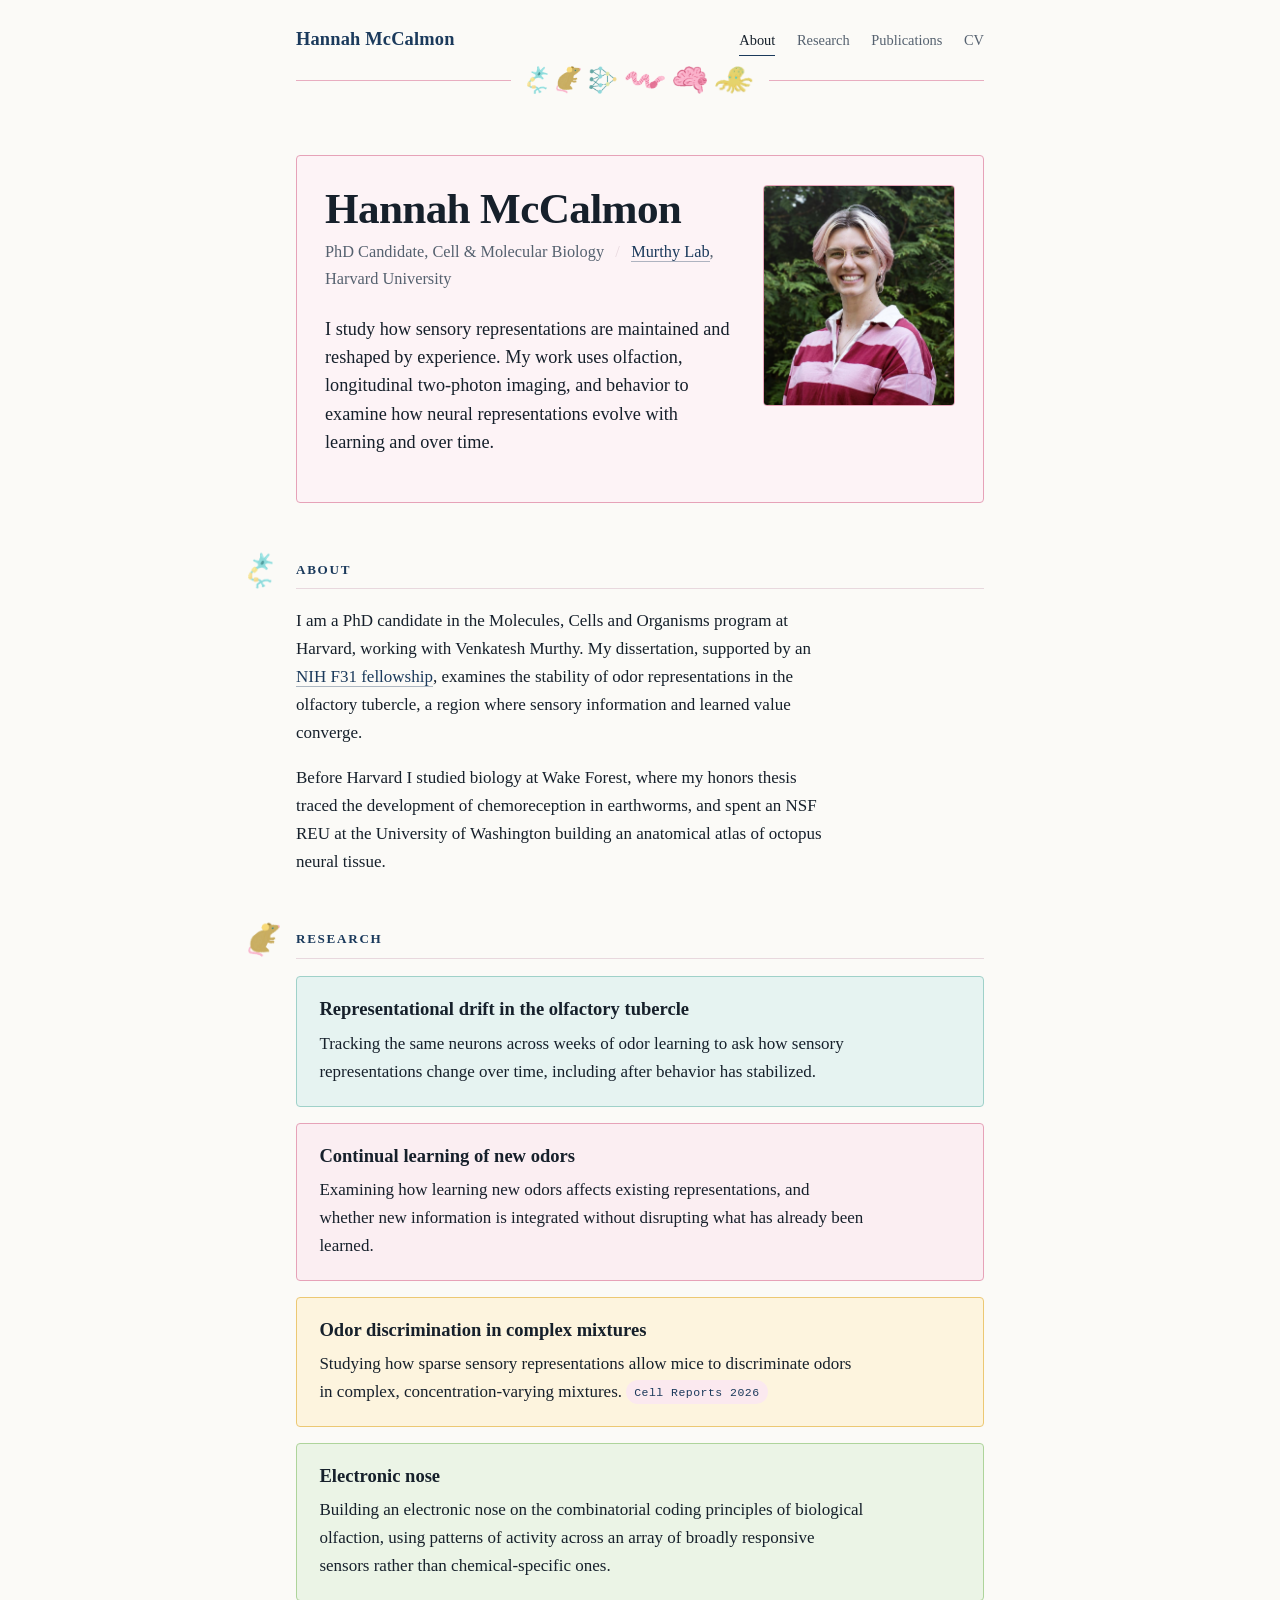
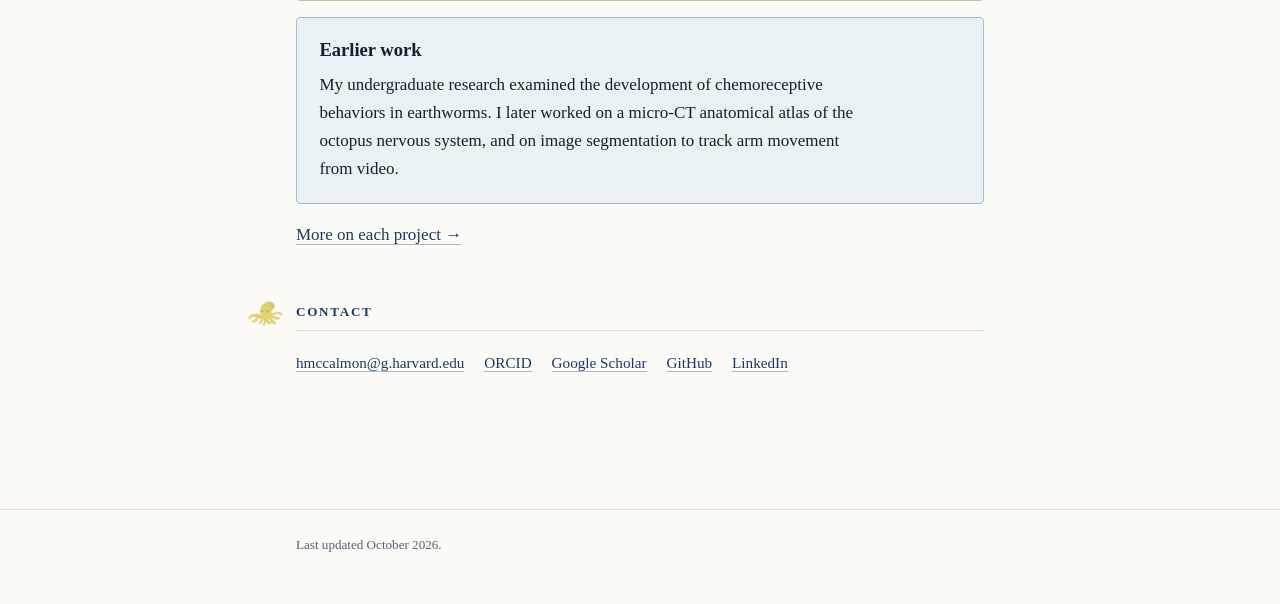
==== commit a6218f0c: "Add search engine metadata, a downloadable CV, and an ORCID link Every page gets a description, cano" ====
--- a/index.html
+++ b/index.html
@@ -3,10 +3,92 @@
 <head>
 <meta charset="utf-8">
 <meta name="viewport" content="width=device-width, initial-scale=1">
-<title>Hannah McCalmon</title>
-<meta name="description" content="Hannah McCalmon — PhD candidate in the Murthy Lab at Harvard, studying stability of odor representations in the olfactory tubercle.">
+<title>Hannah McCalmon — PhD Candidate in Cell &amp; Molecular Biology, Harvard University</title>
+<meta name="description" content="PhD candidate in Cell and Molecular Biology in the Murthy Lab at Harvard, using two-photon imaging to study how odor representations in the olfactory tubercle change with learning.">
+<meta name="author" content="Hannah McCalmon">
+<link rel="canonical" href="https://hannahmccalmon.github.io/">
+
+<!-- Social previews (LinkedIn, Bluesky, Slack, iMessage). The image is the portrait. -->
+<meta property="og:type" content="profile">
+<meta property="og:site_name" content="Hannah McCalmon">
+<meta property="og:locale" content="en_US">
+<meta property="og:url" content="https://hannahmccalmon.github.io/">
+<meta property="og:title" content="Hannah McCalmon">
+<meta property="og:description" content="PhD candidate in Cell and Molecular Biology in the Murthy Lab at Harvard, using two-photon imaging to study how odor representations in the olfactory tubercle change with learning.">
+<meta property="og:image" content="https://hannahmccalmon.github.io/assets/portrait.jpg">
+<meta property="og:image:width" content="900">
+<meta property="og:image:height" content="900">
+<meta property="og:image:alt" content="Portrait of Hannah McCalmon">
+<meta property="profile:first_name" content="Hannah">
+<meta property="profile:last_name" content="McCalmon">
 <link rel="stylesheet" href="styles.css">
-<link rel="icon" href="assets/favicon.png" type="image/png">
+<link rel="icon" href="assets/favicon.png" type="image/png" sizes="96x96">
+
+<!-- Structured data: tells Google these profiles are all the same person. Add new
+     profile URLs to the sameAs list. -->
+<script type="application/ld+json">
+{
+  "@context": "https://schema.org",
+  "@type": "ProfilePage",
+  "dateModified": "2026-10-21",
+  "mainEntity": {
+    "@type": "Person",
+    "@id": "https://hannahmccalmon.github.io/#person",
+    "name": "Hannah McCalmon",
+    "givenName": "Hannah",
+    "familyName": "McCalmon",
+    "url": "https://hannahmccalmon.github.io/",
+    "image": "https://hannahmccalmon.github.io/assets/portrait.jpg",
+    "jobTitle": "PhD Candidate, Cell & Molecular Biology",
+    "description": "PhD candidate in Cell and Molecular Biology studying the stability of odor representations in the olfactory tubercle with longitudinal two-photon imaging.",
+    "identifier": {
+      "@type": "PropertyValue",
+      "propertyID": "ORCID",
+      "value": "0009-0009-1411-3915"
+    },
+    "funding": {
+      "@type": "Grant",
+      "name": "Stability of Odor Representations in the Olfactory Tubercle",
+      "identifier": "1F31DC023435",
+      "url": "https://reporter.nih.gov/project-details/11312343",
+      "funder": {
+        "@type": "Organization",
+        "name": "National Institute on Deafness and Other Communication Disorders (NIH)",
+        "url": "https://www.nidcd.nih.gov/"
+      }
+    },
+    "affiliation": {
+      "@type": "Organization",
+      "name": "Murthy Lab, Harvard University",
+      "url": "https://vnmurthylab.org/"
+    },
+    "memberOf": {
+      "@type": "Organization",
+      "name": "Molecules, Cells and Organisms PhD Program, Harvard University",
+      "url": "https://www.mcb.harvard.edu/"
+    },
+    "alumniOf": {
+      "@type": "CollegeOrUniversity",
+      "name": "Wake Forest University"
+    },
+    "knowsAbout": [
+      "Olfaction",
+      "Cell and molecular biology",
+      "Olfactory tubercle",
+      "Representational drift",
+      "Two-photon calcium imaging",
+      "Chemosensation"
+    ],
+    "sameAs": [
+      "https://orcid.org/0009-0009-1411-3915",
+      "https://scholar.google.com/citations?user=KlzepqgAAAAJ&hl=en",
+      "https://www.mcb.harvard.edu/directory/hannah-mccalmon/",
+      "https://github.com/hannahmccalmon",
+      "https://www.linkedin.com/in/hannah-mccalmon-435944185/"
+    ]
+  }
+}
+</script>
 </head>
 <body>
 
@@ -125,6 +207,7 @@
     <h2><img class="h2-mark" src="assets/drawings/octopus.png" alt="">Contact</h2>
     <ul class="contact-list">
       <li><a href="mailto:hmccalmon@g.harvard.edu">hmccalmon@g.harvard.edu</a></li>
+      <li><a href="https://orcid.org/0009-0009-1411-3915">ORCID</a></li>
       <li><a href="https://scholar.google.com/citations?user=KlzepqgAAAAJ&amp;hl=en">Google Scholar</a></li>
       <li><a href="https://github.com/hannahmccalmon">GitHub</a></li>
       <li><a href="https://www.linkedin.com/in/hannah-mccalmon-435944185/">LinkedIn</a></li>
@@ -137,7 +220,7 @@
 </main>
 
 <footer class="site-foot">
-  <div class="wrap">Last updated August 2026.</div>
+  <div class="wrap">Last updated October 2026.</div>
 </footer>
 
 </body>
--- a/styles.css
+++ b/styles.css
@@ -498,8 +498,17 @@
 /* ============================================================
    PRINT
    ============================================================ */
+/* Elements that exist only for the printed/PDF CV. */
+.print-only { display: none; }
+
 @media print {
-  nav.site-nav, .site-foot { display: none; }
+  @page { size: letter; margin: 0.75in; }
+  nav.site-nav, .site-foot, .screen-only { display: none; }
+  .print-only { display: block; margin: 0 0 1.2rem; }
+  .site-head { padding-top: 0; }
+  section { break-inside: auto; }
+  .cv-row { break-inside: avoid; }
+  h2 { break-after: avoid; }
   .head-rule, .h2-mark, .hero-art { display: none; }  /* decoration off on paper */
   body { background: #fff; color: #000; font-size: 10.5pt; }
   a { color: #000; border: 0; }
